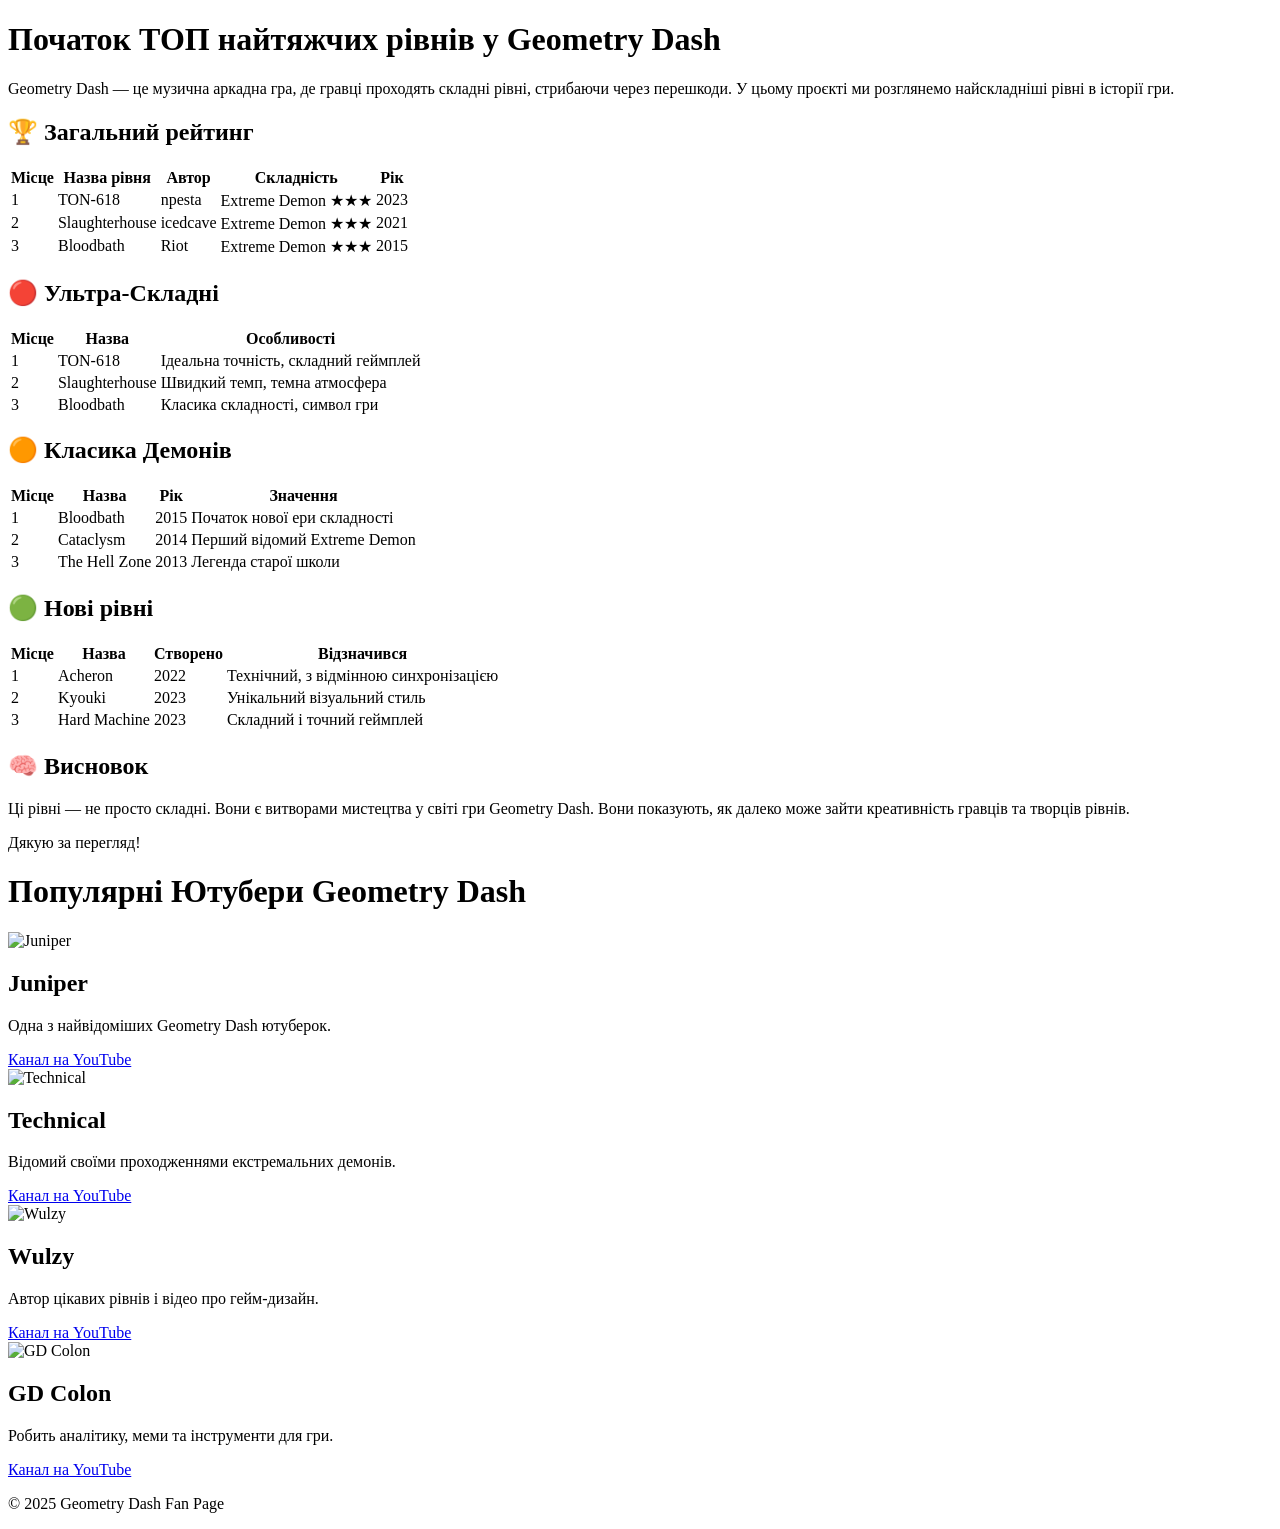
==== index.html @ 1a4f9148 "Create index.html 1 create" ====
<!DOCTYPE html>
<html lang="uk">
<head>
    <meta charset="UTF-8">
    <meta name="viewport" content="width=device-width, initial-scale=1.0">
    <title>Топ найтяжчих рівнів Geometry Dash</title>
    <style>
        
    </style>
</head>
<body>
    
    <h1>Початок ТОП найтяжчих рівнів у Geometry Dash</h1>
    <p>Geometry Dash — це музична аркадна гра, де гравці проходять складні рівні, стрибаючи через перешкоди. У цьому проєкті ми розглянемо найскладніші рівні в історії гри.</p>

    <div class="section">
        <h2>🏆 Загальний рейтинг</h2>
        <table>
            <tr>
                <th>Місце</th>
                <th>Назва рівня</th>
                <th>Автор</th>
                <th>Складність</th>
                <th>Рік</th>
            </tr>
            <tr>
                <td>1</td>
                <td>TON-618</td>
                <td>npesta</td>
                <td>Extreme Demon ★★★</td>
                <td>2023</td>
            </tr>
            <tr>
                <td>2</td>
                <td>Slaughterhouse</td>
                <td>icedcave</td>
                <td>Extreme Demon ★★★</td>
                <td>2021</td>
            </tr>
            <tr>
                <td>3</td>
                <td>Bloodbath</td>
                <td>Riot</td>
                <td>Extreme Demon ★★★</td>
                <td>2015</td>
            </tr>
        </table>
    </div>

    <div class="section">
        <h2>🔴 Ультра-Складні</h2>
        <table>
            <tr>
                <th>Місце</th>
                <th>Назва</th>
                <th>Особливості</th>
            </tr>
            <tr>
                <td>1</td>
                <td>TON-618</td>
                <td>Ідеальна точність, складний геймплей</td>
            </tr>
            <tr>
                <td>2</td>
                <td>Slaughterhouse</td>
                <td>Швидкий темп, темна атмосфера</td>
            </tr>
            <tr>
                <td>3</td>
                <td>Bloodbath</td>
                <td>Класика складності, символ гри</td>
            </tr>
        </table>
    </div>

    <div class="section">
        <h2>🟠 Класика Демонів</h2>
        <table>
            <tr>
                <th>Місце</th>
                <th>Назва</th>
                <th>Рік</th>
                <th>Значення</th>
            </tr>
            <tr>
                <td>1</td>
                <td>Bloodbath</td>
                <td>2015</td>
                <td>Початок нової ери складності</td>
            </tr>
            <tr>
                <td>2</td>
                <td>Cataclysm</td>
                <td>2014</td>
                <td>Перший відомий Extreme Demon</td>
            </tr>
            <tr>
                <td>3</td>
                <td>The Hell Zone</td>
                <td>2013</td>
                <td>Легенда старої школи</td>
            </tr>
        </table>
    </div>

    <div class="section">
        <h2>🟢 Нові рівні</h2>
        <table>
            <tr>
                <th>Місце</th>
                <th>Назва</th>
                <th>Створено</th>
                <th>Відзначився</th>
            </tr>
            <tr>
                <td>1</td>
                <td>Acheron</td>
                <td>2022</td>
                <td>Технічний, з відмінною синхронізацією</td>
            </tr>
            <tr>
                <td>2</td>
                <td>Kyouki</td>
                <td>2023</td>
                <td>Унікальний візуальний стиль</td>
            </tr>
            <tr>
                <td>3</td>
                <td>Hard Machine</td>
                <td>2023</td>
                <td>Складний і точний геймплей</td>
            </tr>
        </table>
    </div>

    <div class="section">
        <h2>🧠 Висновок</h2>
        <p>Ці рівні — не просто складні. Вони є витворами мистецтва у світі гри Geometry Dash. Вони показують, як далеко може зайти креативність гравців та творців рівнів.</p>
        <p>Дякую за перегляд!</p>
    </div>
<h1>Популярні Ютубери Geometry Dash</h1>


<div class="container">
    <div class="card">
        <img src="https://yt3.googleusercontent.com/ytc/AOPolaQhZ0W6cHoNLD6R1vN57UP38GJf6IwbDn5uOgzD=s900-c-k-c0x00ffffff-no-rj" alt="Juniper">
        <h2>Juniper</h2>
        <p>Одна з найвідоміших Geometry Dash ютуберок.</p>
        <a href="https://www.youtube.com/c/JuniperGD" target="_blank">Канал на YouTube</a>
    </div>

    <div class="card">
        <img src="https://yt3.googleusercontent.com/ytc/AOPolaR5TxDPMdp4vKeYBd1h90kgIS6cv8nO1-FNv7dC=s900-c-k-c0x00ffffff-no-rj" alt="Technical">
        <h2>Technical</h2>
        <p>Відомий своїми проходженнями екстремальних демонів.</p>
        <a href="https://www.youtube.com/c/TechnicalGD" target="_blank">Канал на YouTube</a>
    </div>

    <div class="card">
        <img src="https://yt3.googleusercontent.com/ytc/AOPolaSZV6GqAfi2XfbMWxxcL4uXyLJ92SLv-Y6Aa3Zw=s900-c-k-c0x00ffffff-no-rj" alt="Wulzy">
        <h2>Wulzy</h2>
        <p>Автор цікавих рівнів і відео про гейм-дизайн.</p>
        <a href="https://www.youtube.com/@Wulzy" target="_blank">Канал на YouTube</a>
    </div>

    <div class="card">
        <img src="https://yt3.googleusercontent.com/ytc/AOPolaTAAigR9Q6yIXYPpa5GZCUKqPDTswFTZ7m4aWBa=s900-c-k-c0x00ffffff-no-rj" alt="GD Colon">
        <h2>GD Colon</h2>
        <p>Робить аналітику, меми та інструменти для гри.</p>
        <a href="https://www.youtube.com/c/GDColon" target="_blank">Канал на YouTube</a>
    </div>
</div>

<footer>
    <p>&copy; 2025 Geometry Dash Fan Page</p>
</footer>
</html>
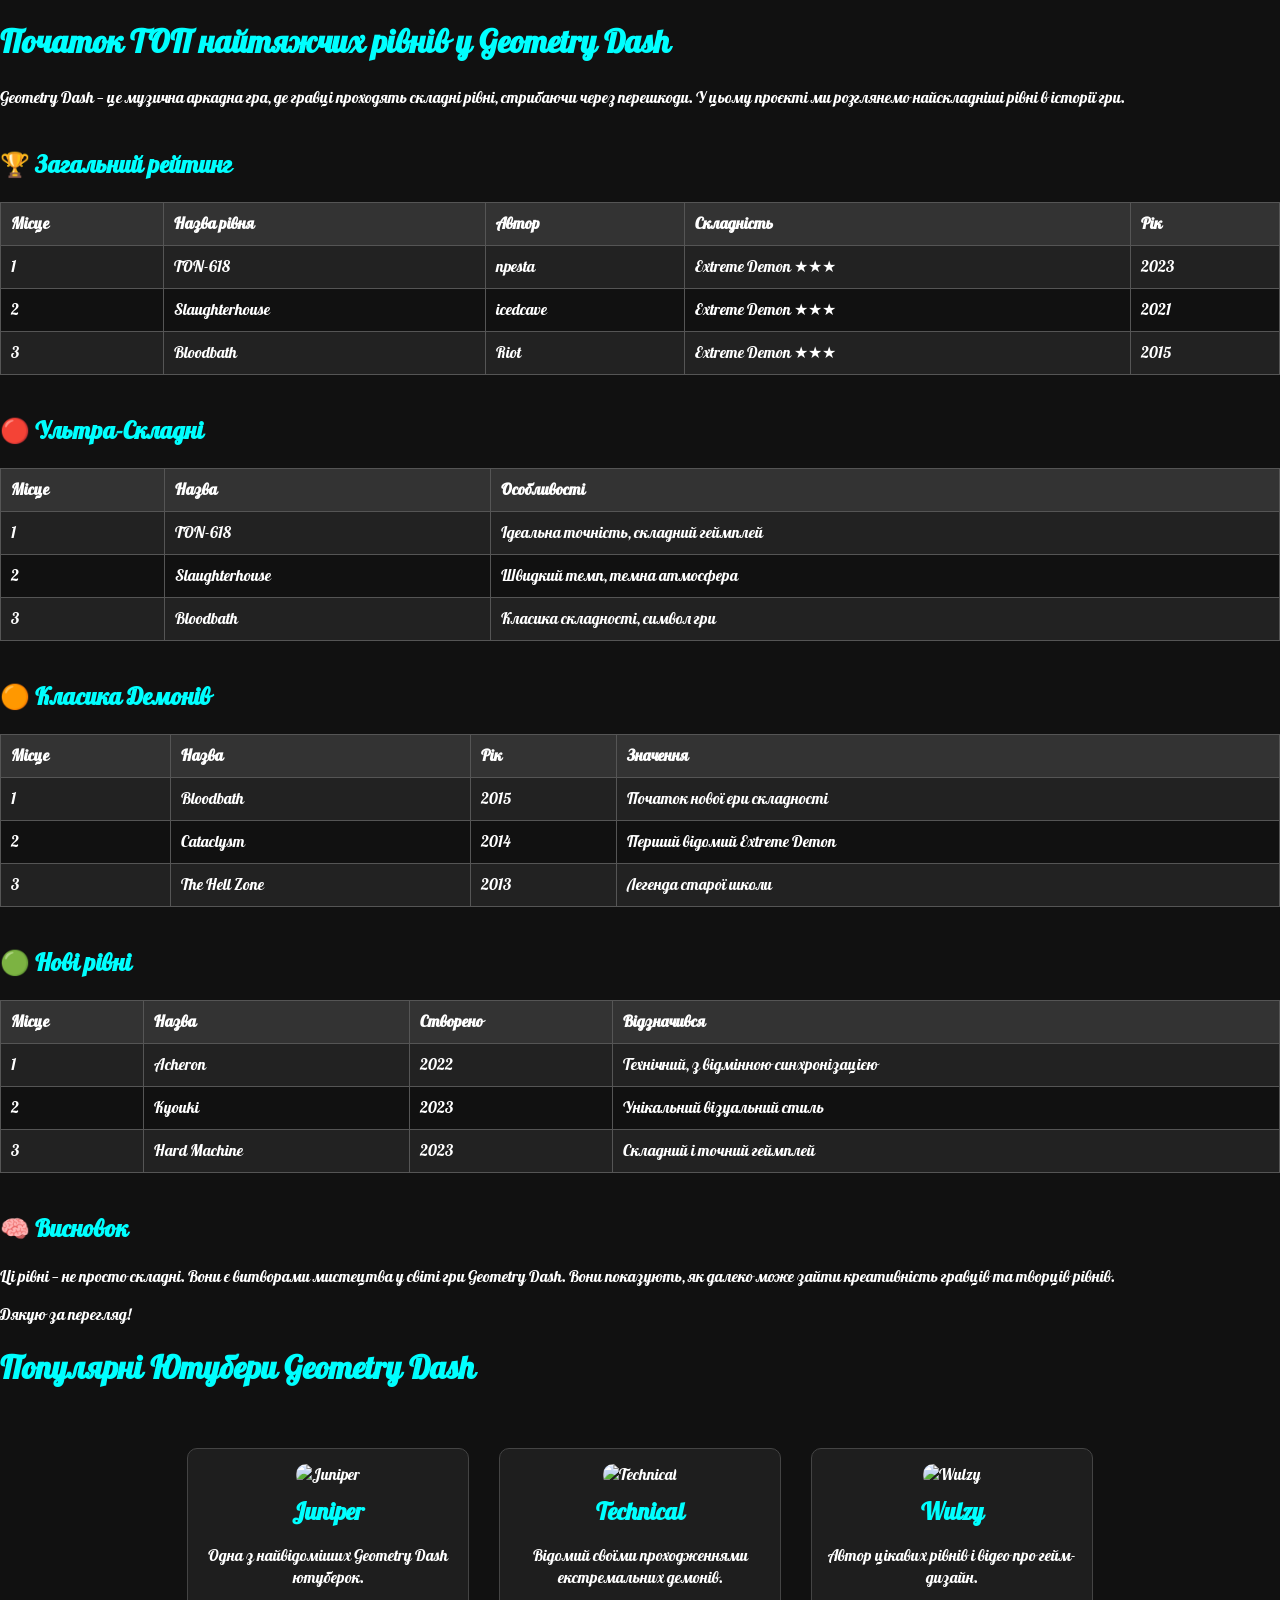
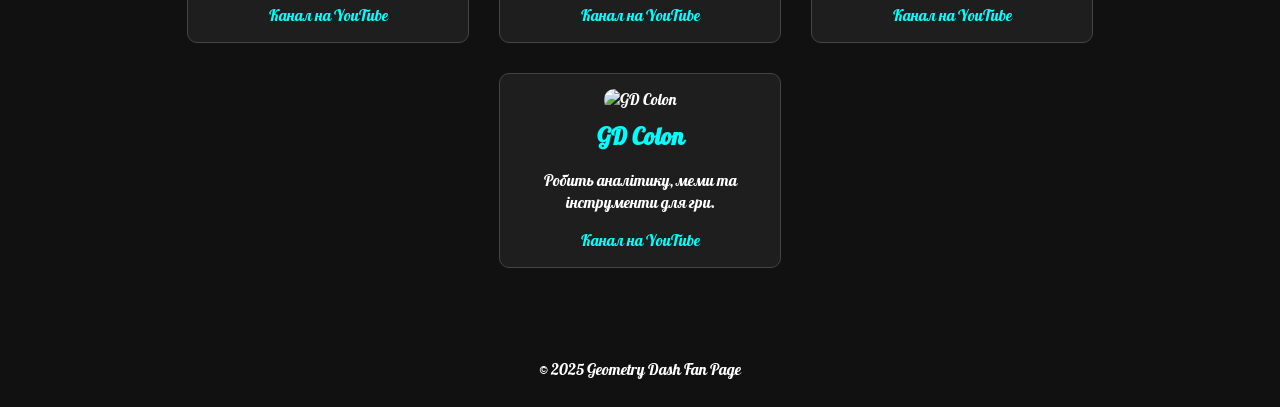
==== commit 7fa9516d: "Update index.html link" ====
--- a/index.html
+++ b/index.html
@@ -5,6 +5,7 @@
     <meta charset="UTF-8">
     <meta name="viewport" content="width=device-width, initial-scale=1.0">
     <title>Топ найтяжчих рівнів Geometry Dash</title>
+    <link rel="stylesheet" href="style.css">
     <style>
         
     </style>
--- a/style.css
+++ b/style.css
@@ -0,0 +1,98 @@
+@import url('https://fonts.googleapis.com/css2?family=Pattaya&display=swap');
+
+.first{
+    text-align:center;
+}
+body {
+    font-family: "Pattaya", sans-serif;
+    background-image: url(https://cdn.pixabay.com/photo/2016/11/23/15/23/cosmos-1853491_1280.jpg);
+    color: #fff;
+    margin: 0;
+    padding: 20px;
+}
+        h1, h2, h3 {
+            color: #00ffff;
+        }
+        table {
+            width: 100%;
+            border-collapse: collapse;
+            margin-top: 20px;
+        }
+        th, td {
+            border: 1px solid #555;
+            padding: 10px;
+            text-align: left;
+        }
+        th {
+            background: #333;
+        }
+        tr:nth-child(even) {
+            background: #222;
+        }
+        .section {
+            margin-top: 40px;
+        }
+         body {
+            background-color: #111;
+            color: #fff;
+            margin: 0;
+            padding: 0;
+        }
+
+        header {
+            background-color: #222;
+            padding: 20px;
+            text-align: center;
+        }
+
+        header h1 {
+            margin: 0;
+            font-size: 2em;
+        }
+
+        .container {
+            display: flex;
+            flex-wrap: wrap;
+            justify-content: center;
+            padding: 20px;
+        }
+
+        .card {
+            background-color: #1e1e1e;
+            border: 1px solid #444;
+            border-radius: 10px;
+            width: 250px;
+            margin: 15px;
+            padding: 15px;
+            text-align: center;
+            transition: transform 0.3s;
+        }
+
+        .card:hover {
+            transform: scale(1.05);
+        }
+
+        .card img {
+            width: 100%;
+            border-radius: 10px;
+        }
+
+        .card h2 {
+            margin: 10px 0;
+        }
+
+        a {
+            color: #00ffff;
+            text-decoration: none;
+        }
+
+        a:hover {
+            text-decoration: underline;
+        }
+
+        footer {
+            text-align: center;
+            padding: 10px;
+            background-color: #111;
+            margin-top: 30px;
+        }
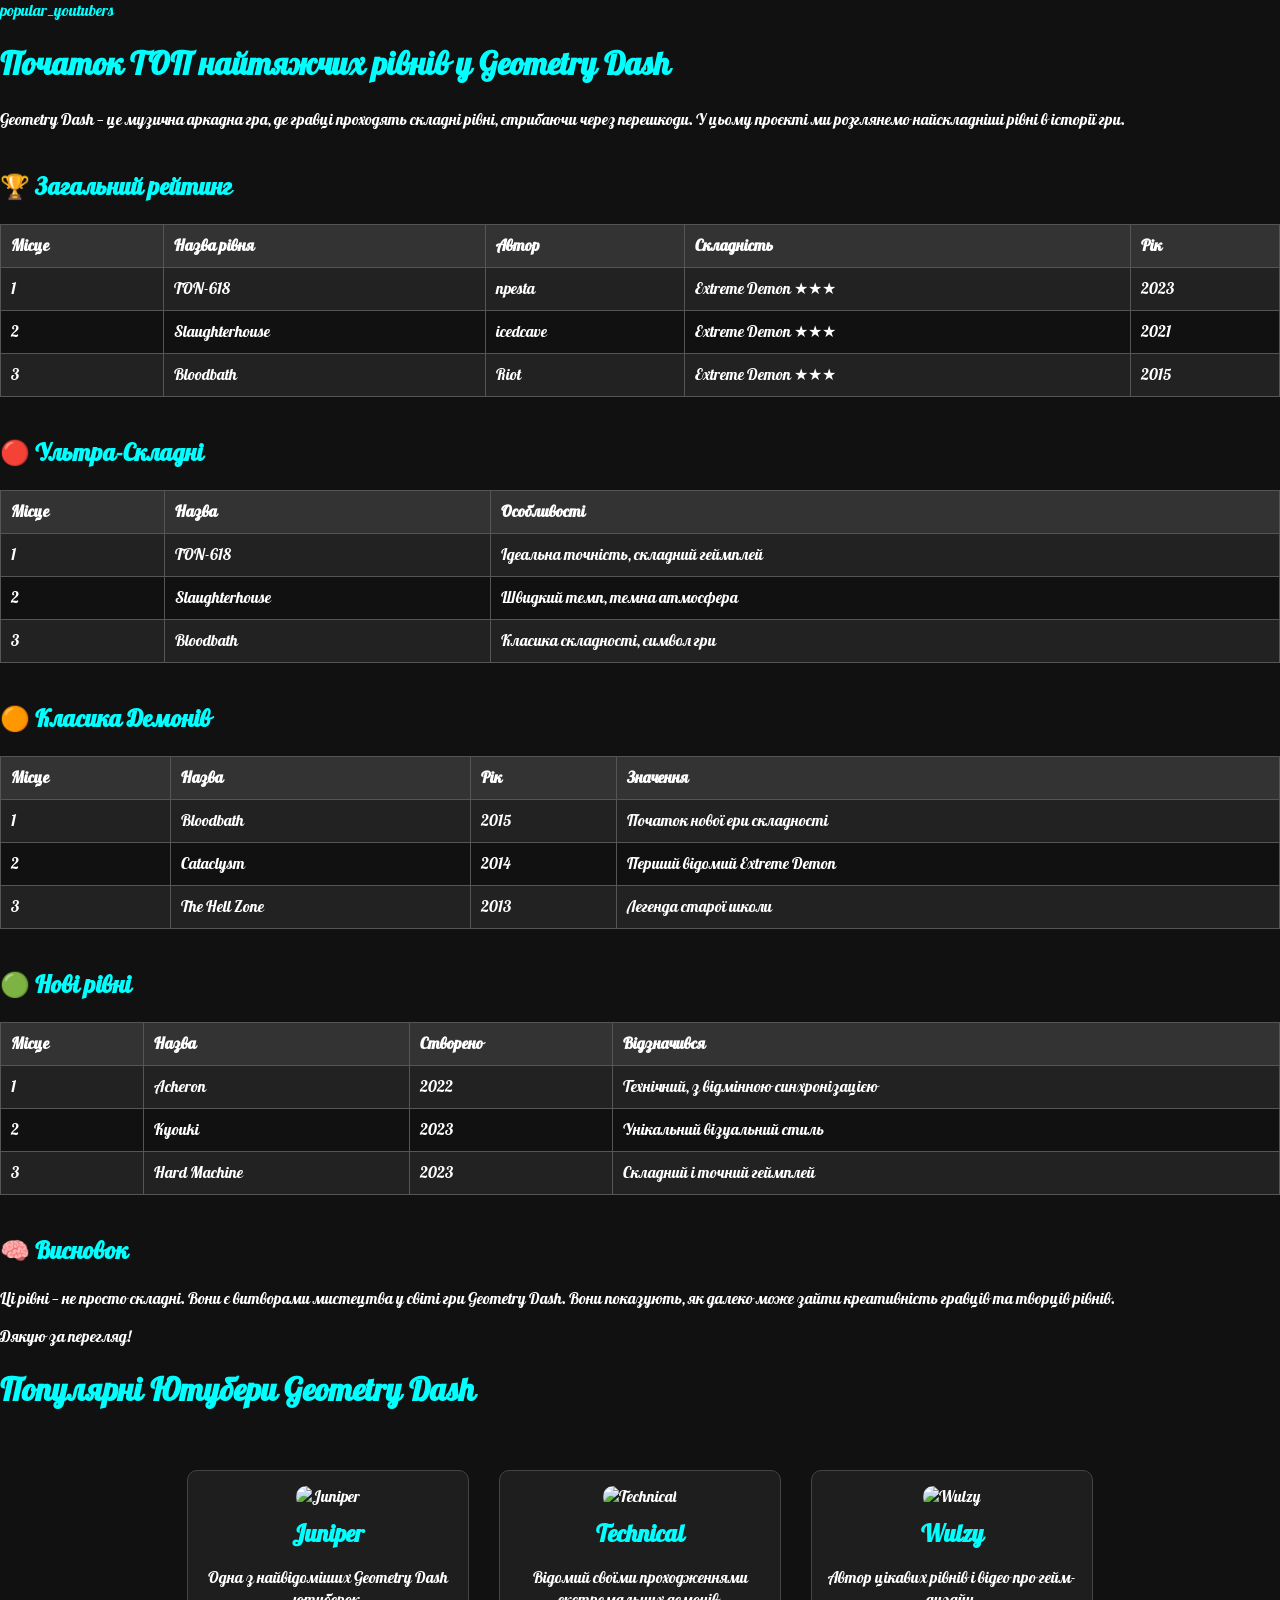
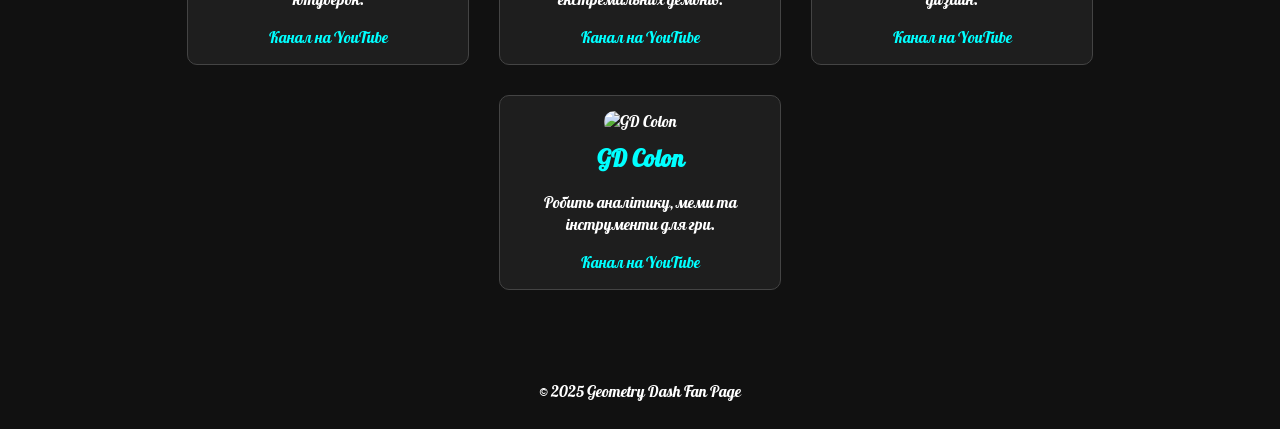
==== commit 8d6a18f2: "Update index.html" ====
--- a/index.html
+++ b/index.html
@@ -11,7 +11,7 @@
     </style>
 </head>
 <body>
-    
+    <a href="popular_youtubers.html">popular_youtubers</a>
     <h1>Початок ТОП найтяжчих рівнів у Geometry Dash</h1>
     <p>Geometry Dash — це музична аркадна гра, де гравці проходять складні рівні, стрибаючи через перешкоди. У цьому проєкті ми розглянемо найскладніші рівні в історії гри.</p>
 
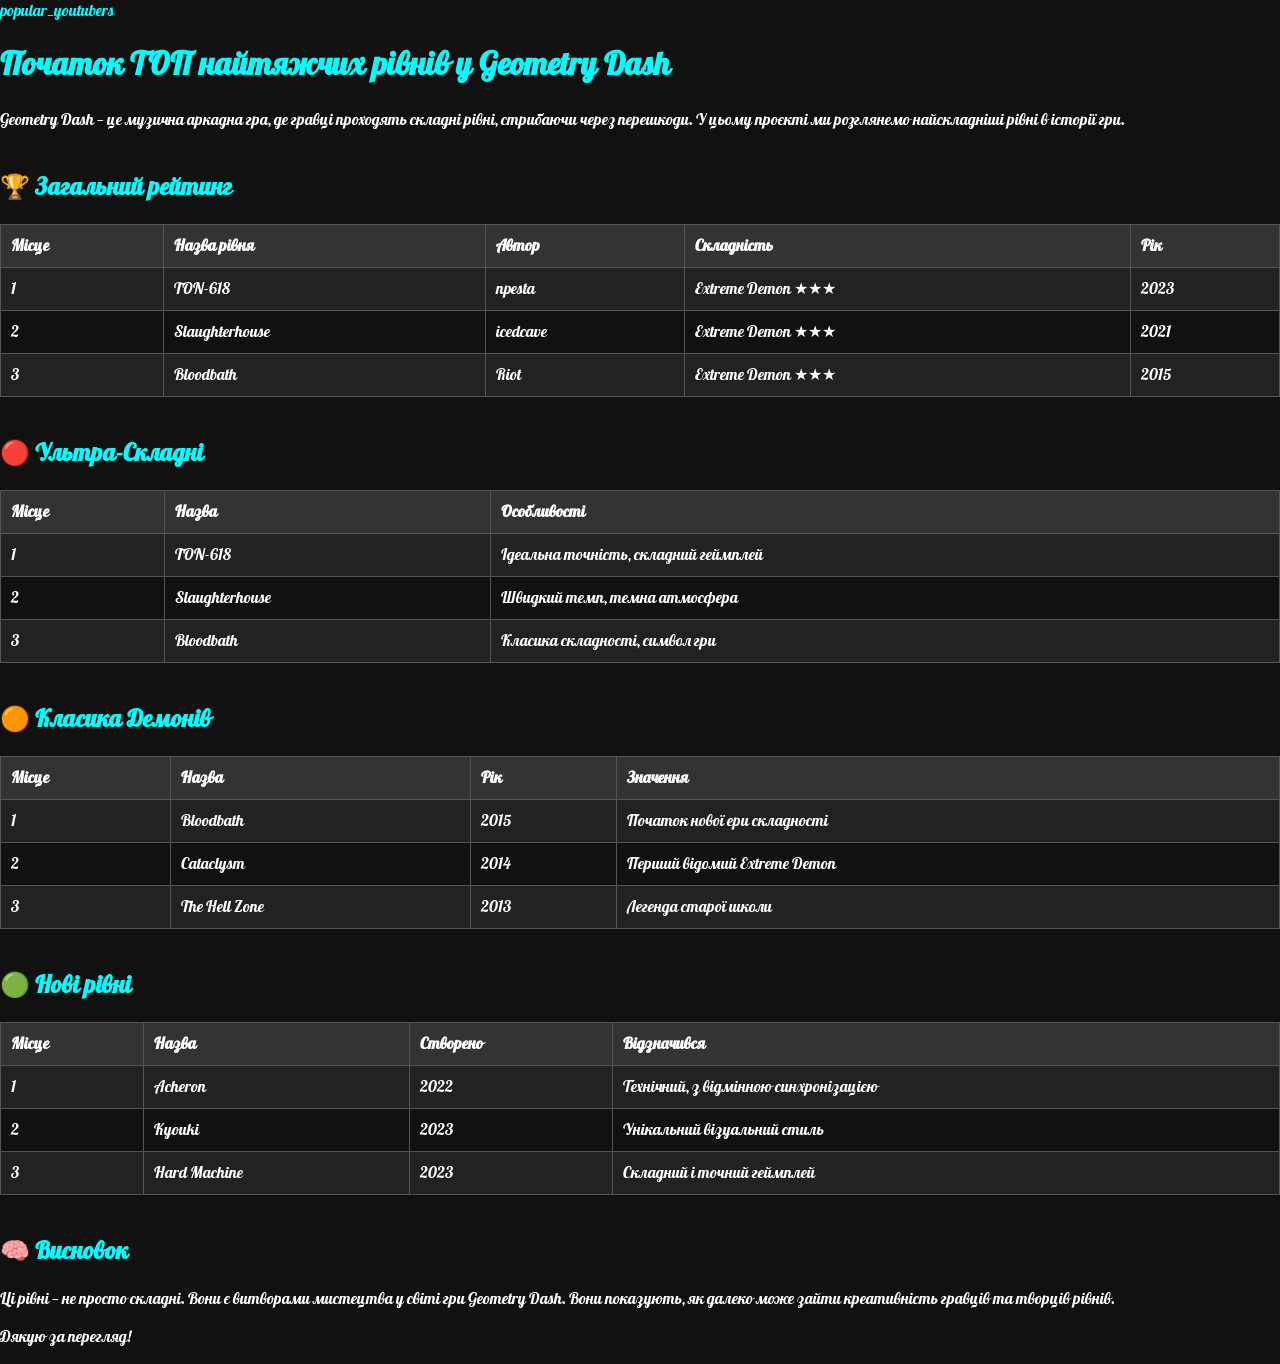
==== commit c1eb6268: "Update index.html" ====
--- a/index.html
+++ b/index.html
@@ -140,40 +140,4 @@
         <p>Ці рівні — не просто складні. Вони є витворами мистецтва у світі гри Geometry Dash. Вони показують, як далеко може зайти креативність гравців та творців рівнів.</p>
         <p>Дякую за перегляд!</p>
     </div>
-<h1>Популярні Ютубери Geometry Dash</h1>
-
-
-<div class="container">
-    <div class="card">
-        <img src="https://yt3.googleusercontent.com/ytc/AOPolaQhZ0W6cHoNLD6R1vN57UP38GJf6IwbDn5uOgzD=s900-c-k-c0x00ffffff-no-rj" alt="Juniper">
-        <h2>Juniper</h2>
-        <p>Одна з найвідоміших Geometry Dash ютуберок.</p>
-        <a href="https://www.youtube.com/c/JuniperGD" target="_blank">Канал на YouTube</a>
-    </div>
-
-    <div class="card">
-        <img src="https://yt3.googleusercontent.com/ytc/AOPolaR5TxDPMdp4vKeYBd1h90kgIS6cv8nO1-FNv7dC=s900-c-k-c0x00ffffff-no-rj" alt="Technical">
-        <h2>Technical</h2>
-        <p>Відомий своїми проходженнями екстремальних демонів.</p>
-        <a href="https://www.youtube.com/c/TechnicalGD" target="_blank">Канал на YouTube</a>
-    </div>
-
-    <div class="card">
-        <img src="https://yt3.googleusercontent.com/ytc/AOPolaSZV6GqAfi2XfbMWxxcL4uXyLJ92SLv-Y6Aa3Zw=s900-c-k-c0x00ffffff-no-rj" alt="Wulzy">
-        <h2>Wulzy</h2>
-        <p>Автор цікавих рівнів і відео про гейм-дизайн.</p>
-        <a href="https://www.youtube.com/@Wulzy" target="_blank">Канал на YouTube</a>
-    </div>
-
-    <div class="card">
-        <img src="https://yt3.googleusercontent.com/ytc/AOPolaTAAigR9Q6yIXYPpa5GZCUKqPDTswFTZ7m4aWBa=s900-c-k-c0x00ffffff-no-rj" alt="GD Colon">
-        <h2>GD Colon</h2>
-        <p>Робить аналітику, меми та інструменти для гри.</p>
-        <a href="https://www.youtube.com/c/GDColon" target="_blank">Канал на YouTube</a>
-    </div>
-</div>
-
-<footer>
-    <p>&copy; 2025 Geometry Dash Fan Page</p>
-</footer>
 </html>
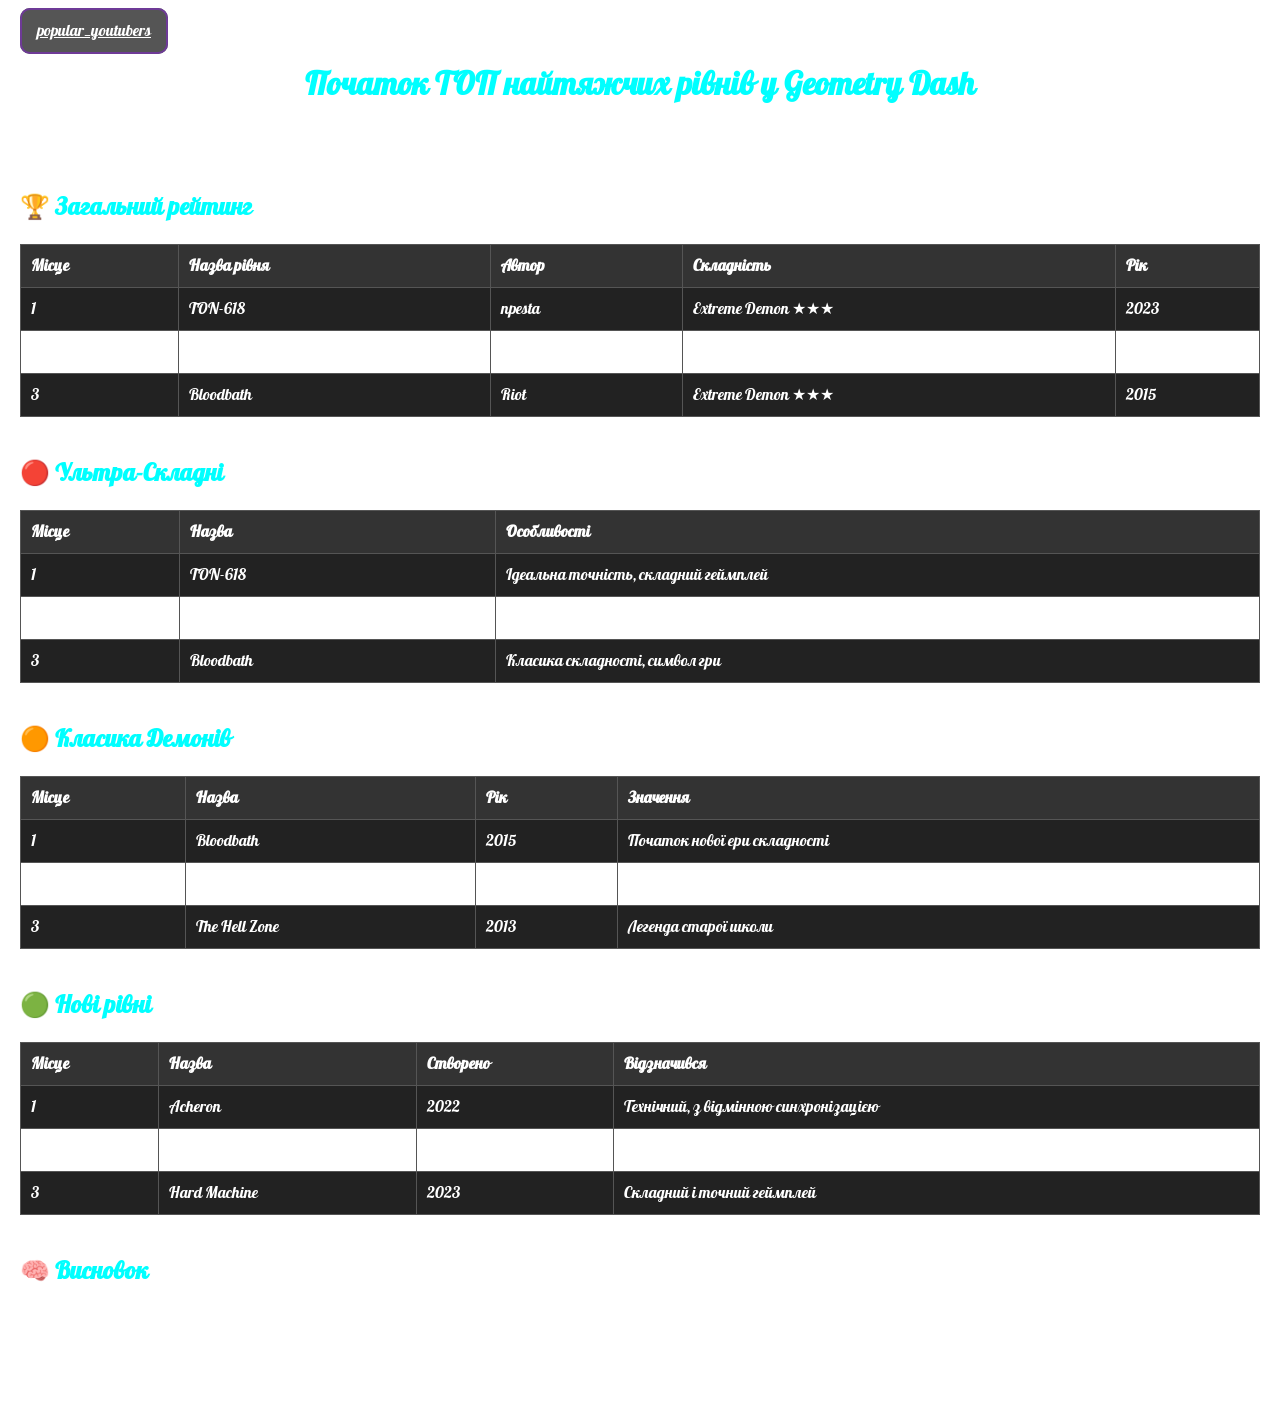
==== commit c16a50a6: "Update index.html" ====
--- a/index.html
+++ b/index.html
@@ -11,7 +11,12 @@
     </style>
 </head>
 <body>
-    <a href="popular_youtubers.html">popular_youtubers</a>
+    <header class="header">
+        <nav class="header_nav">
+            <a href="popular_youtubers.html" class="btn">popular_youtubers</a>
+        </nav>
+    </header>
+    
     <h1>Початок ТОП найтяжчих рівнів у Geometry Dash</h1>
     <p>Geometry Dash — це музична аркадна гра, де гравці проходять складні рівні, стрибаючи через перешкоди. У цьому проєкті ми розглянемо найскладніші рівні в історії гри.</p>
 
--- a/style.css
+++ b/style.css
@@ -32,67 +32,13 @@
         .section {
             margin-top: 40px;
         }
-         body {
-            background-color: #111;
+        .btn{
+            padding: 10px 15px;
+            border: 2px solid #6e3a97;
+            background-color: #555;
             color: #fff;
-            margin: 0;
-            padding: 0;
-        }
-
-        header {
-            background-color: #222;
-            padding: 20px;
-            text-align: center;
-        }
-
-        header h1 {
-            margin: 0;
-            font-size: 2em;
-        }
-
-        .container {
-            display: flex;
-            flex-wrap: wrap;
-            justify-content: center;
-            padding: 20px;
-        }
-
-        .card {
-            background-color: #1e1e1e;
-            border: 1px solid #444;
-            border-radius: 10px;
-            width: 250px;
-            margin: 15px;
-            padding: 15px;
-            text-align: center;
-            transition: transform 0.3s;
-        }
-
-        .card:hover {
-            transform: scale(1.05);
-        }
-
-        .card img {
-            width: 100%;
             border-radius: 10px;
         }
-
-        .card h2 {
-            margin: 10px 0;
+        h1{
+            text-align:center;
         }
-
-        a {
-            color: #00ffff;
-            text-decoration: none;
-        }
-
-        a:hover {
-            text-decoration: underline;
-        }
-
-        footer {
-            text-align: center;
-            padding: 10px;
-            background-color: #111;
-            margin-top: 30px;
-        }
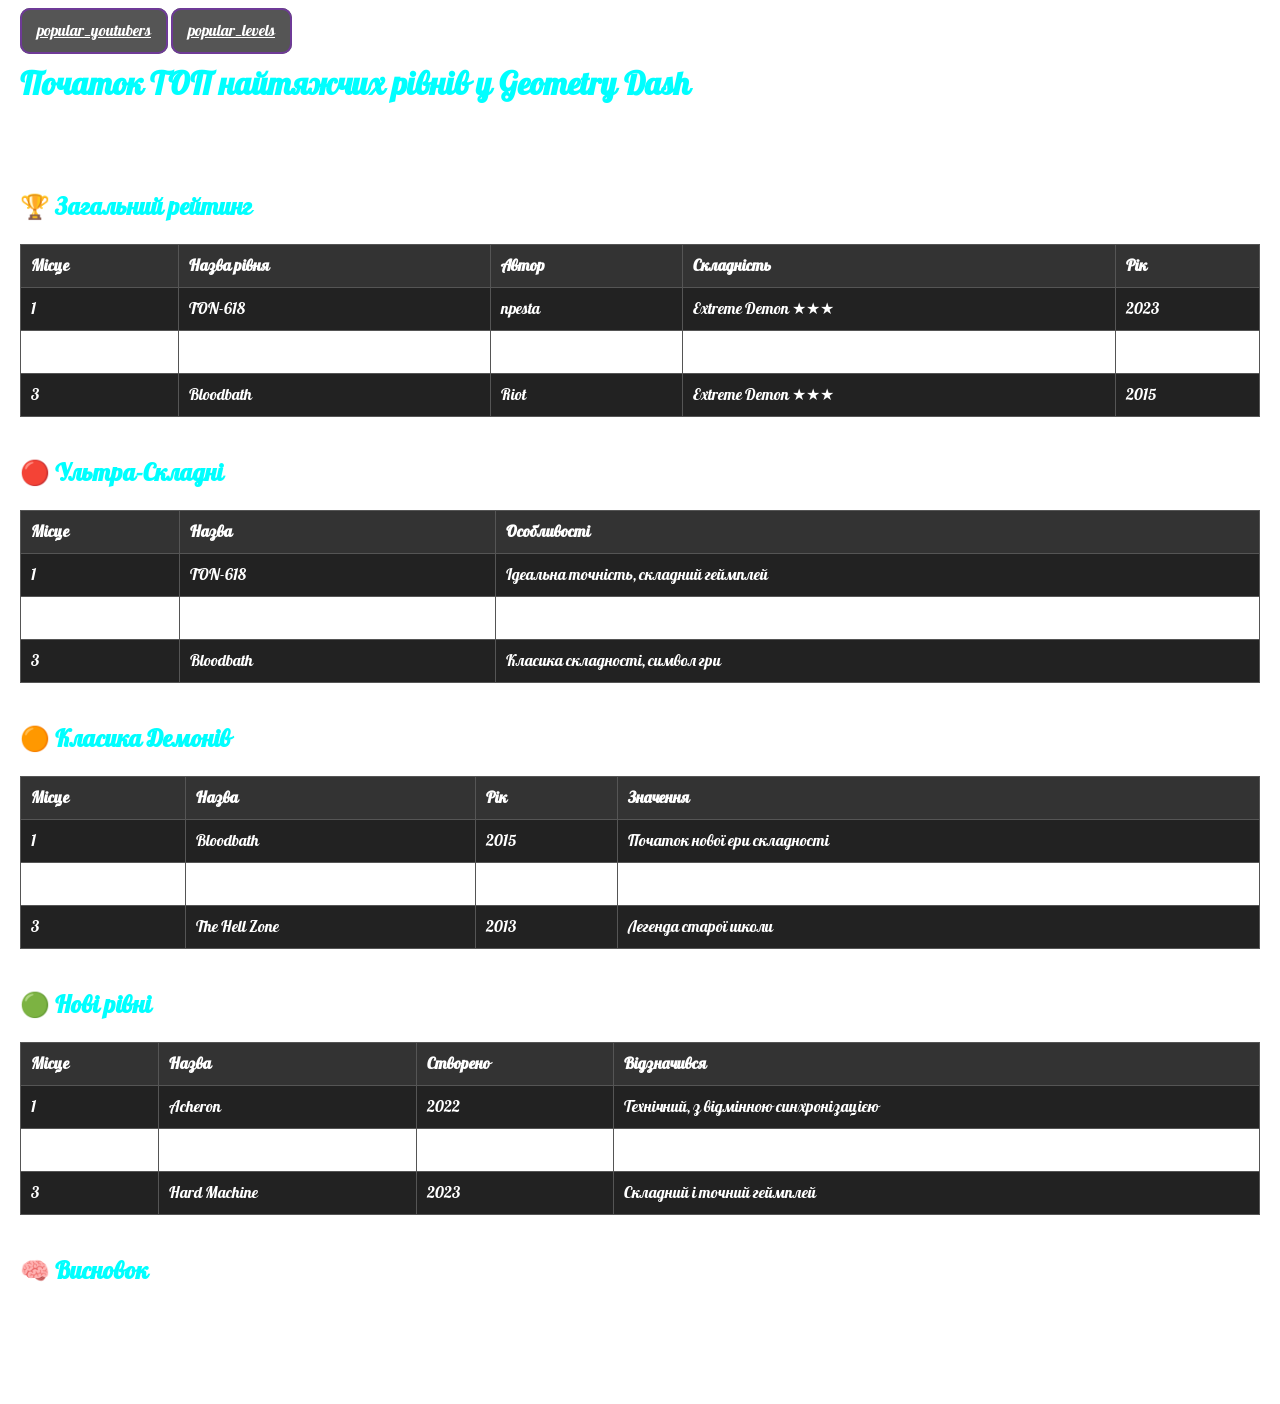
==== commit 9c313fc5: "Update index.html" ====
--- a/index.html
+++ b/index.html
@@ -14,6 +14,7 @@
     <header class="header">
         <nav class="header_nav">
             <a href="popular_youtubers.html" class="btn">popular_youtubers</a>
+            <a href="popular_levels.html" class="btn">popular_levels</a>
         </nav>
     </header>
     
--- a/style.css
+++ b/style.css
@@ -38,7 +38,4 @@
             background-color: #555;
             color: #fff;
             border-radius: 10px;
-        }
-        h1{
-            text-align:center;
-        }
+           }
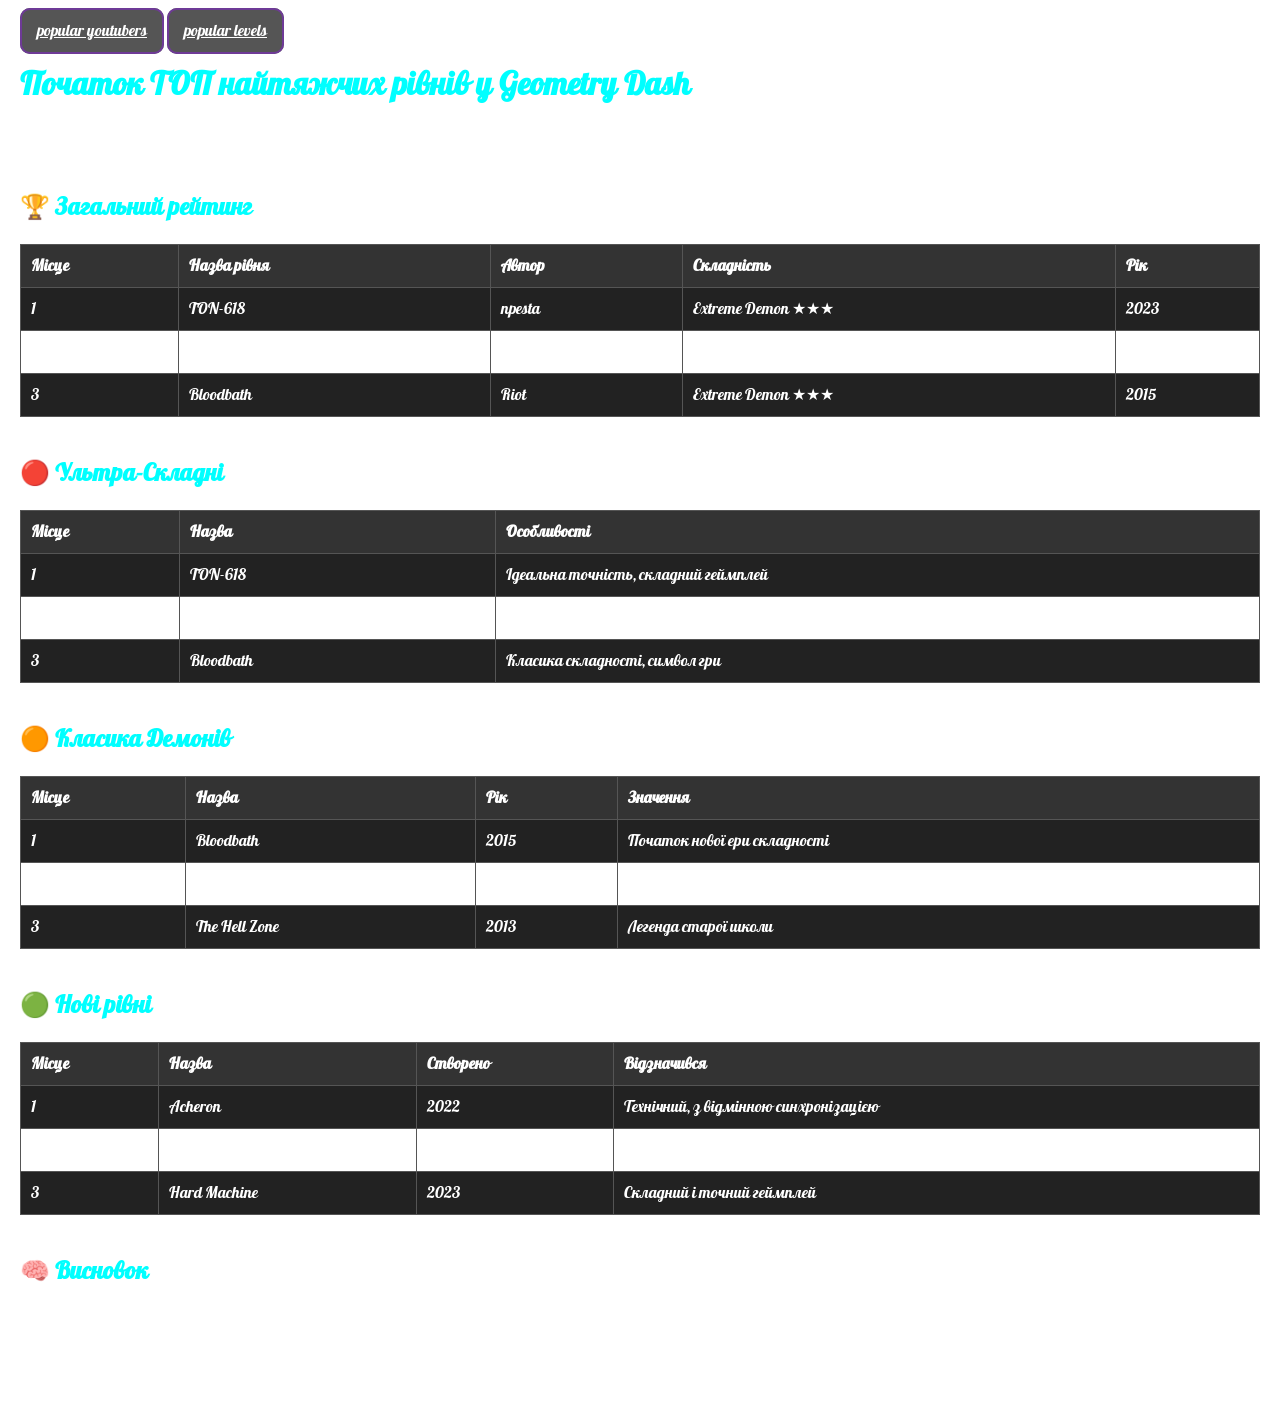
==== commit 8580cda7: "Update index.html" ====
--- a/index.html
+++ b/index.html
@@ -13,8 +13,8 @@
 <body>
     <header class="header">
         <nav class="header_nav">
-            <a href="popular_youtubers.html" class="btn">popular_youtubers</a>
-            <a href="popular_levels.html" class="btn">popular_levels</a>
+            <a href="popular_youtubers.html" class="btn">popular youtubers</a>
+            <a href="popular_levels.html" class="btn">popular levels</a>
         </nav>
     </header>
     
